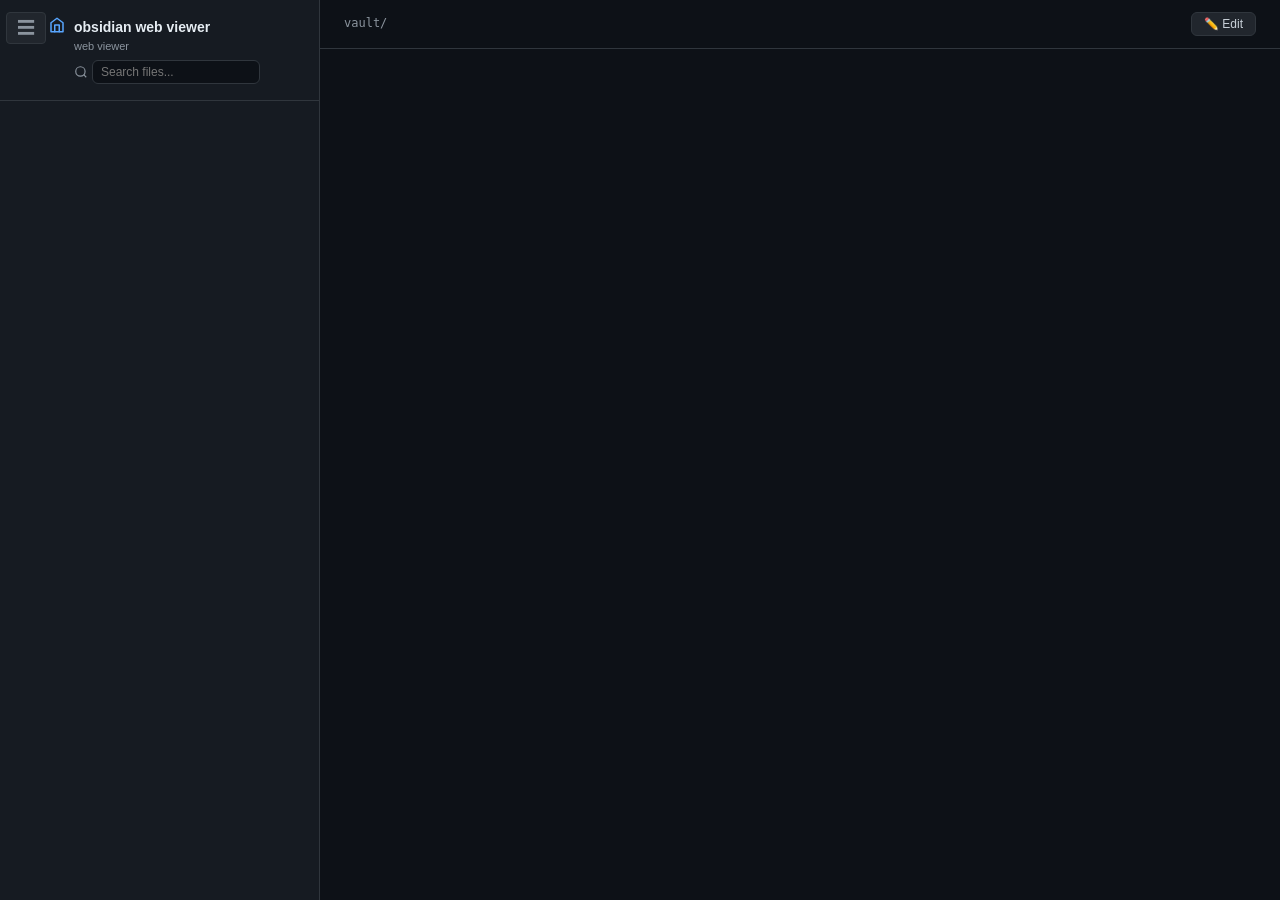
==== index.html @ 1fc64d12 "#9 vault path env var, pinned folder tree, file path in top-left - Add OBSIDIAN_VAULT_PATH env var f" ====
<!DOCTYPE html>
<html lang="ja">
<head>
<meta charset="utf-8">
<meta name="viewport" content="width=device-width, initial-scale=1">
<title>Obsidian Web Viewer</title>
<link rel="stylesheet" href="/static/style.css">
</head>
<body>

<!-- sidebar toggle -->
<div class="sidebar-toggle-wrap">
  <button class="sidebar-toggle" onclick="toggleSidebar()">☰</button>
</div>

<!-- sidebar -->
<div class="sidebar" id="sidebar">
  <div class="sidebar-header">
    <svg width="18" height="18" viewBox="0 0 24 24" fill="none" stroke="#58a6ff" stroke-width="2" stroke-linecap="round" stroke-linejoin="round"><path d="M12 3L20 9V21H4V9L12 3Z"/><path d="M9 21V12H15V21"/></svg>
    <div>
      <h2>obsidian web viewer</h2>
      <div class="vault-name">web viewer</div>
      <div class="vault-search-row">
        <svg width="14" height="14" viewBox="0 0 24 24" fill="none" stroke="#8b949e" stroke-width="2"><circle cx="11" cy="11" r="8"/><path d="M21 21L16.65 16.65"/></svg>
        <input type="text" placeholder="Search files..." oninput="searchFiles(this.value)">
      </div>
    </div>
  </div>
  <div class="pinned-section" id="pinned-section" style="display:none">
    <div class="tree-section-label">📌 Pinned</div>
    <div id="pinned-items"></div>
    <div class="pinned-divider"></div>
  </div>
  <div class="tree" id="file-tree"></div>
</div>

<!-- main content -->
<div class="main" id="main">
  <div class="top-bar">
    <span class="file-path" id="file-path">vault/</span>
    <div class="spacer"></div>
    <div class="actions">
      <button class="btn" id="edit-btn" onclick="toggleEdit()">✏️ Edit</button>
      <button class="btn btn-danger" id="delete-btn" onclick="deleteFile()" style="display:none">🗑 Delete</button>
    </div>
  </div>
  <div class="content" id="content">
    <div class="markdown-view" id="view-content"></div>
    <div class="hidden" id="edit-content">
      <div class="editor-header">
        <div class="filename" id="edit-filename"></div>
        <div class="path" id="edit-path"></div>
      </div>
      <textarea class="editor-textarea" id="editor"></textarea>
      <div style="margin-top:12px;display:flex;gap:8px">
        <button class="btn btn-primary" onclick="saveFile()">💾 Save</button>
        <button class="btn" onclick="toggleEdit()">Cancel</button>
      </div>
      <div class="edit-preview-section">
        <div class="tree-section-label" style="margin-top:16px">Preview</div>
        <div class="markdown-view edit-preview" id="edit-preview"></div>
      </div>
    </div>
  </div>
</div>

<script src="/static/script.js"></script>
</body>
</html>
---- static/style.css ----
/* ─── reset ─── */
*, *::before, *::after { box-sizing: border-box; margin: 0; padding: 0; }
body {
  font-family: -apple-system, BlinkMacSystemFont, "Segoe UI", "Noto Sans JP", sans-serif;
  background: #0d1117;
  color: #c9d1d9;
  line-height: 1.6;
  min-height: 100vh;
  display: flex;
}
.hidden { display: none !important; }

/* ─── sidebar collapse ─── */
.sidebar.collapsed {
  transform: translateX(-280px);
  min-width: 0;
  width: 0;
  overflow: hidden;
  border: none;
}
.sidebar-toggle {
  background: none;
  border: none;
  color: #8b949e;
  font-size: 18px;
  cursor: pointer;
  padding: 4px;
  line-height: 1;
  border-radius: 4px;
}
.sidebar-toggle:hover { color: #e6edf3; background: #1c2128; }
.sidebar-toggle-wrap {
  position: fixed;
  top: 12px;
  left: 6px;
  z-index: 60;
}
.sidebar-toggle-wrap .sidebar-toggle {
  background: #21262d;
  border: 1px solid #30363d;
  padding: 6px 10px;
}
.main.full { margin-left: -280px; }

/* ─── sidebar ─── */
.sidebar {
  width: 280px;
  min-width: 280px;
  background: #161b22;
  border-right: 1px solid #30363d;
  display: flex;
  flex-direction: column;
  height: 100vh;
  position: sticky;
  top: 0;
  overflow-y: auto;
}
.sidebar-header {
  padding: 16px 16px 16px 48px;
  border-bottom: 1px solid #30363d;
  display: flex;
  align-items: flex-start;
  gap: 8px;
}
.sidebar-header h2 {
  font-size: 14px;
  font-weight: 600;
  color: #e6edf3;
  border: none;
  margin: 0;
}
.sidebar-header .vault-name {
  font-size: 11px;
  color: #8b949e;
}
.vault-search-row {
  display: flex;
  align-items: center;
  gap: 4px;
  margin-top: 4px;
}
.vault-search-row input {
  flex: 1;
  background: #0d1117;
  border: 1px solid #30363d;
  border-radius: 6px;
  color: #c9d1d9;
  padding: 4px 8px;
  font-size: 12px;
}
.vault-search-row input:focus {
  outline: none;
  border-color: #58a6ff;
}

/* ─── tree ─── */
.tree {
  flex: 1;
  overflow-y: auto;
  padding: 8px 0;
  font-size: 13px;
}
.tree-item {
  display: flex;
  align-items: center;
  padding: 3px 16px 3px 24px;
  cursor: pointer;
  color: #c9d1d9;
  text-decoration: none;
  border-radius: 0;
  user-select: none;
}
.tree-item:hover { background: #1c2128; }
.tree-item.active { background: #1f6feb33; color: #58a6ff; }
.tree-item .icon {
  width: 16px;
  margin-right: 6px;
  text-align: center;
  font-size: 12px;
  flex-shrink: 0;
}
.tree-section-label {
  padding: 4px 16px;
  font-size: 11px;
  font-weight: 600;
  color: #8b949e;
  text-transform: uppercase;
  letter-spacing: 0.5px;
  margin-top: 8px;
}
.tree-children { padding-left: 20px; }
.tree-toggle {
  width: 16px;
  margin-right: 4px;
  font-size: 10px;
  color: #8b949e;
  transition: transform 0.15s;
  flex-shrink: 0;
  text-align: center;
}
.tree-toggle.collapsed { transform: rotate(-90deg); }

.pinned-divider {
  height: 1px;
  background: #21262d;
  margin: 4px 16px;
}
.tree-item-name {
  white-space: nowrap;
  overflow: hidden;
  text-overflow: ellipsis;
  min-width: 0;
  flex-shrink: 1;
}
.tree-icon {
  flex-shrink: 0;
  width: 16px;
  margin-right: 4px;
  text-align: center;
  font-size: 12px;
}
.tree-item .pin {
  margin-left: auto;
  font-size: 11px;
  color: #8b949e;
  opacity: 0.4;
  cursor: pointer;
  transition: opacity 0.15s;
  padding: 2px 4px;
  border-radius: 3px;
  user-select: none;
  flex-shrink: 0;
}
.tree-item:hover .pin { opacity: 1; }
.tree-item .pin:hover { background: #1c2128; }
.tree-item .pin.active { opacity: 1; color: #d29922; }
.tree-item .pin.active:hover { background: #2b1f0a; }

/* ─── main content ─── */
.main {
  flex: 1;
  display: flex;
  flex-direction: column;
  min-width: 0;
}
.top-bar {
  display: flex;
  align-items: center;
  gap: 12px;
  padding: 12px 24px;
  border-bottom: 1px solid #30363d;
  background: #0d1117;
  position: sticky;
  top: 0;
  z-index: 5;
}
.top-bar a {
  color: #8b949e;
  font-size: 13px;
  text-decoration: none;
}
.top-bar a:hover { color: #58a6ff; }
.top-bar .spacer { flex: 1; }
.top-bar .file-path {
  font-size: 12px;
  color: #8b949e;
  font-family: "SFMono-Regular", Consolas, monospace;
}
.top-bar .actions {
  display: flex;
  gap: 8px;
}
.top-bar .btn {
  background: #21262d;
  border: 1px solid #30363d;
  border-radius: 6px;
  color: #c9d1d9;
  padding: 4px 12px;
  font-size: 12px;
  cursor: pointer;
  text-decoration: none;
  font-family: inherit;
}
.top-bar .btn:hover { background: #30363d; }
.top-bar .btn-primary {
  background: #238636;
  border-color: #2ea043;
  color: #fff;
}
.top-bar .btn-primary:hover { background: #2ea043; }
.top-bar .btn-danger {
  background: #da3633;
  border-color: #f85149;
  color: #fff;
}
.top-bar .btn-danger:hover { background: #f85149; }

.content {
  flex: 1;
  padding: 24px;
  overflow-y: auto;
  max-width: 900px;
  margin: 0 auto;
  width: 100%;
}

/* ─── markdown view ─── */
.markdown-view h1 {
  font-size: 1.8em;
  border-bottom: 1px solid #30363d;
  padding-bottom: 0.3em;
  margin: 0 0 0.5em;
}
.markdown-view h2 {
  font-size: 1.5em;
  border-bottom: 1px solid #30363d;
  padding-bottom: 0.2em;
  margin: 1em 0 0.5em;
}
.markdown-view h3 { font-size: 1.25em; margin: 1em 0 0.5em; }
.markdown-view p { margin-bottom: 1em; }
.markdown-view ul, .markdown-view ol { margin: 0 0 1em; padding-left: 1.5em; }
.markdown-view li { margin-bottom: 0.25em; }
.markdown-view pre {
  background: #1f2428;
  border: 1px solid #30363d;
  border-radius: 6px;
  padding: 16px;
  overflow-x: auto;
  margin-bottom: 1em;
}
.markdown-view code {
  font-family: "SFMono-Regular", Consolas, "Liberation Mono", Menlo, monospace;
  font-size: 0.9em;
}
.markdown-view p > code, .markdown-view li > code {
  background: #1f2428;
  padding: 2px 6px;
  border-radius: 3px;
}
.markdown-view blockquote {
  border-left: 4px solid #30363d;
  padding-left: 16px;
  color: #8b949e;
  margin-bottom: 1em;
}
.markdown-view table {
  border-collapse: collapse;
  width: 100%;
  margin-bottom: 1em;
}
.markdown-view th, .markdown-view td {
  border: 1px solid #30363d;
  padding: 8px 12px;
  text-align: left;
}
.markdown-view th { background: #161b22; }
.markdown-view a { color: #58a6ff; }
.markdown-view a:hover { text-decoration: underline; }
.markdown-view .wikilink {
  color: #58a6ff;
  text-decoration: none;
  border-bottom: 1px dashed #58a6ff44;
}
.markdown-view .wikilink:hover { border-bottom-style: solid; }
.markdown-view .wikilink.missing {
  color: #8b949e;
  border-bottom-color: #8b949e44;
}

/* ─── editor ─── */
.editor-header {
  border-bottom: 1px solid #30363d;
  margin-bottom: 16px;
  padding-bottom: 12px;
}
.editor-header .filename {
  font-size: 14px;
  font-weight: 600;
  color: #e6edf3;
}
.editor-header .path {
  font-size: 12px;
  color: #8b949e;
}
.editor-textarea {
  width: 100%;
  min-height: 400px;
  background: #0d1117;
  border: 1px solid #30363d;
  border-radius: 6px;
  color: #c9d1d9;
  font-family: "SFMono-Regular", Consolas, monospace;
  font-size: 14px;
  padding: 16px;
  line-height: 1.7;
  resize: vertical;
}
.editor-textarea:focus {
  outline: none;
  border-color: #58a6ff;
}

/* ─── search results ─── */
.search-result {
  border: 1px solid #30363d;
  border-radius: 6px;
  margin-bottom: 12px;
  background: #161b22;
}
.search-result-header {
  padding: 10px 16px;
  background: #1c2128;
  border-bottom: 1px solid #30363d;
  border-radius: 6px 6px 0 0;
  display: flex;
  align-items: center;
  gap: 8px;
}
.search-result-header a {
  color: #58a6ff;
  font-size: 13px;
  font-weight: 600;
  text-decoration: none;
}
.search-result-header .count {
  color: #8b949e;
  font-size: 12px;
  margin-left: auto;
}
.search-result-lines {
  padding: 8px 16px;
}
.search-result-lines a {
  display: block;
  padding: 3px 8px;
  font-family: "SFMono-Regular", Consolas, monospace;
  font-size: 12px;
  color: #c9d1d9;
  text-decoration: none;
  border-radius: 3px;
}
.search-result-lines a:hover { background: #1c2128; }
.search-result-lines .lineno {
  color: #8b949e;
  margin-right: 12px;
  user-select: none;
}
.search-result-lines em {
  color: #f0883e;
  font-style: normal;
}

/* ─── scrollbar ─── */
::-webkit-scrollbar { width: 8px; }
::-webkit-scrollbar-track { background: #0d1117; }
::-webkit-scrollbar-thumb { background: #30363d; border-radius: 4px; }
::-webkit-scrollbar-thumb:hover { background: #484f58; }

/* ─── responsive ─── */
@media (max-width: 640px) {
  .sidebar { position: fixed; z-index: 50; width: 260px; min-width: 260px; left: 0; top: 0; height: 100vh; transition: transform 0.2s; }
  .sidebar.collapsed { transform: translateX(-260px); }
  .main.full { margin-left: 0; }
  .top-bar { padding: 8px 12px; flex-wrap: wrap; }
  .top-bar a { display: none; }
  .top-bar .file-path { font-size: 11px; width: 100%; }
  .content { padding: 12px; }
  .markdown-view h1 { font-size: 1.4em; }
  .markdown-view h2 { font-size: 1.25em; }
}
@media (min-width: 1200px) {
  .content { max-width: 960px; }
  .sidebar { width: 320px; min-width: 320px; }
}
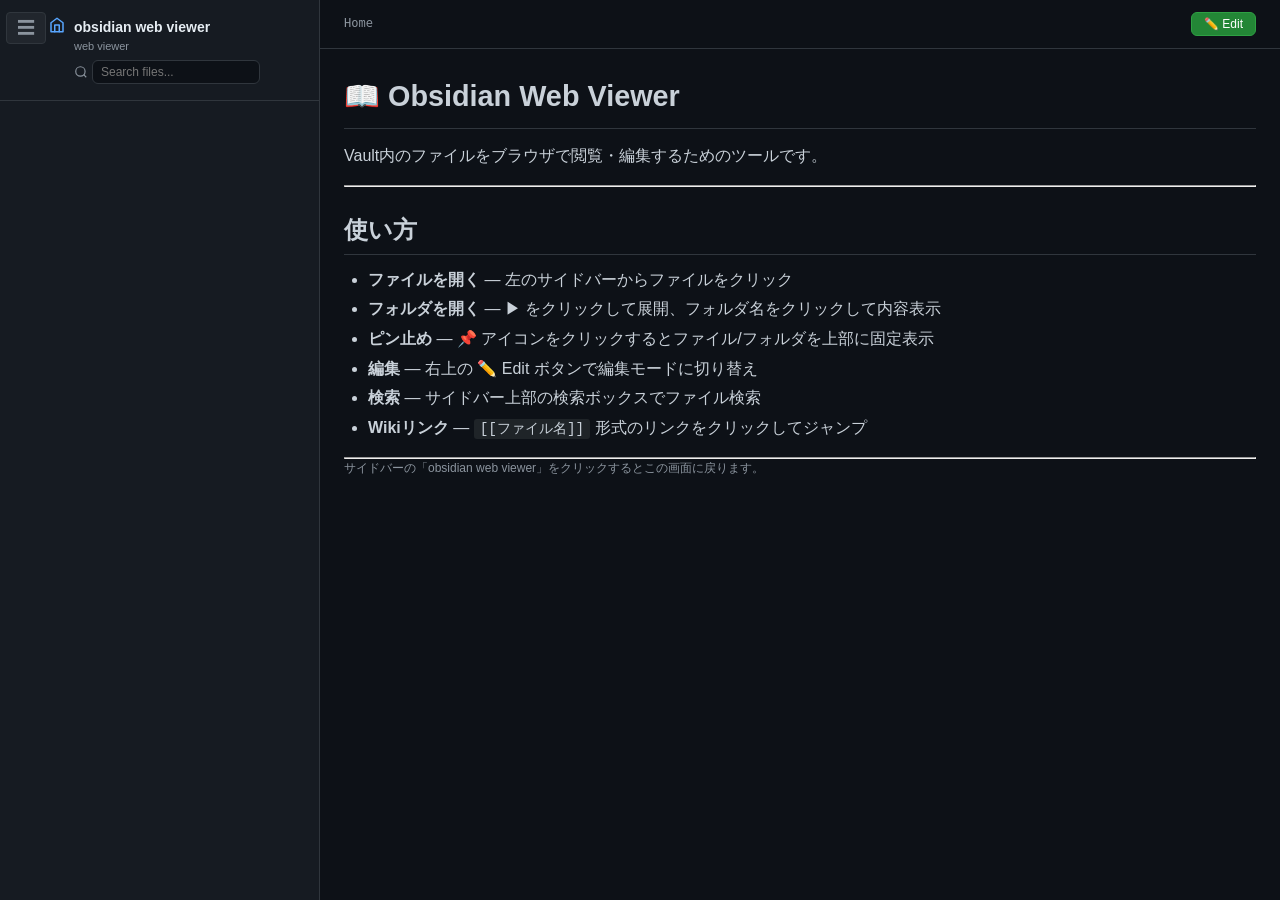
==== commit cba44fc6: "#9 Add Home screen with usage guide - Add navigateHome() function welcome/help screen - Show 'Home' " ====
--- a/index.html
+++ b/index.html
@@ -18,7 +18,7 @@
   <div class="sidebar-header">
     <svg width="18" height="18" viewBox="0 0 24 24" fill="none" stroke="#58a6ff" stroke-width="2" stroke-linecap="round" stroke-linejoin="round"><path d="M12 3L20 9V21H4V9L12 3Z"/><path d="M9 21V12H15V21"/></svg>
     <div>
-      <h2>obsidian web viewer</h2>
+      <h2 style="cursor:pointer" onclick="navigateHome()">obsidian web viewer</h2>
       <div class="vault-name">web viewer</div>
       <div class="vault-search-row">
         <svg width="14" height="14" viewBox="0 0 24 24" fill="none" stroke="#8b949e" stroke-width="2"><circle cx="11" cy="11" r="8"/><path d="M21 21L16.65 16.65"/></svg>
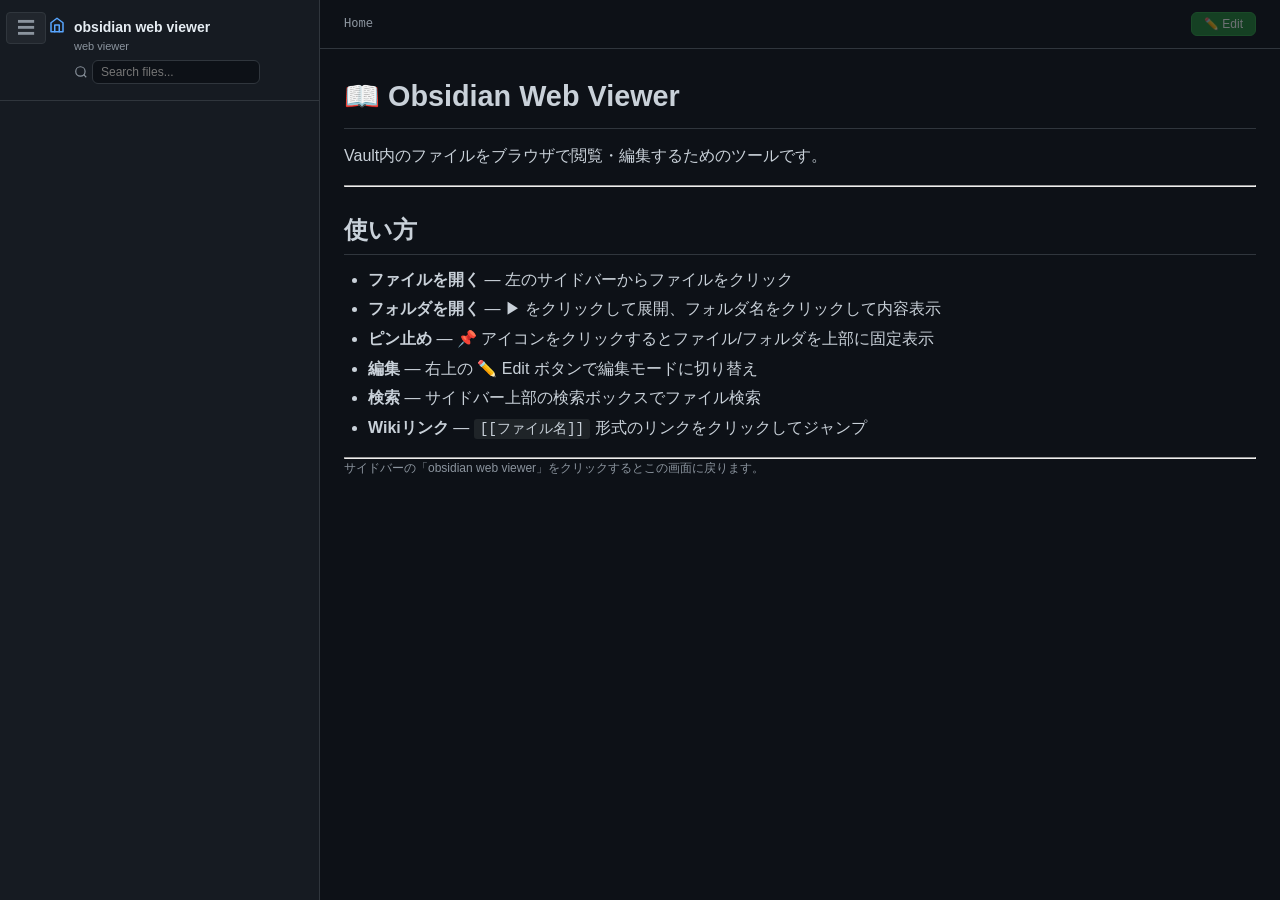
==== commit 5ae1e647: "#10 非md対応・インデント修正・Save/Cancel拡大・Preview/Editタブ・URL状態永続化 - app.py: 非.mdファイル(.txt,.json,.py等)をツリーに表示 -" ====
--- a/index.html
+++ b/index.html
@@ -51,14 +51,19 @@
         <div class="filename" id="edit-filename"></div>
         <div class="path" id="edit-path"></div>
       </div>
-      <textarea class="editor-textarea" id="editor"></textarea>
-      <div style="margin-top:12px;display:flex;gap:8px">
-        <button class="btn btn-primary" onclick="saveFile()">💾 Save</button>
-        <button class="btn" onclick="toggleEdit()">Cancel</button>
+      <div class="edit-tabs" id="edit-tabs" style="display:none">
+        <button class="tab-btn tab-active" id="edit-tab-btn" onclick="switchEditTab('edit')">✏️ Edit</button>
+        <button class="tab-btn" id="preview-tab-btn" onclick="switchEditTab('preview')">👁 Preview</button>
       </div>
-      <div class="edit-preview-section">
-        <div class="tree-section-label" style="margin-top:16px">Preview</div>
-        <div class="markdown-view edit-preview" id="edit-preview"></div>
+      <div id="editor-area">
+        <textarea class="editor-textarea" id="editor"></textarea>
+        <div class="edit-actions">
+          <button class="btn btn-primary btn-save" onclick="saveFile()">💾 Save</button>
+          <button class="btn btn-cancel" onclick="toggleEdit()">Cancel</button>
+        </div>
+      </div>
+      <div class="markdown-view edit-preview" id="edit-preview-area" style="display:none">
+        <div id="edit-preview"></div>
       </div>
     </div>
   </div>
--- a/static/style.css
+++ b/static/style.css
@@ -48,8 +48,6 @@
   min-width: 280px;
   background: #161b22;
   border-right: 1px solid #30363d;
-  display: flex;
-  flex-direction: column;
   height: 100vh;
   position: sticky;
   top: 0;
@@ -93,7 +91,11 @@
   border-color: #58a6ff;
 }
 
-/* ─── tree ─── */
+#edit-btn:disabled {
+  opacity: 0.4;
+  cursor: default;
+  pointer-events: none;
+}
 .tree {
   flex: 1;
   overflow-y: auto;
@@ -140,10 +142,31 @@
 }
 .tree-toggle.collapsed { transform: rotate(-90deg); }
 
+/* ─── pinned section ─── */
+#pinned-section {
+  margin: 0;
+  padding: 4px 0;
+  background: #2d333b;
+  border: 1px solid #444c56;
+  border-radius: 8px;
+}
+#pinned-section .tree-section-label {
+  padding: 4px 12px;
+  background: #262c36;
+  border-bottom: 1px solid #444c56;
+  border-radius: 8px 8px 0 0;
+}
+#pinned-section .tree-item {
+  padding: 2px 12px 2px 20px;
+}
+#pinned-section .tree-item:hover {
+  background: #353b45;
+}
+#pinned-section .tree-children {
+  padding-left: 16px;
+}
 .pinned-divider {
-  height: 1px;
-  background: #21262d;
-  margin: 4px 16px;
+  display: none;
 }
 .tree-item-name {
   white-space: nowrap;
@@ -163,7 +186,7 @@
   margin-left: auto;
   font-size: 11px;
   color: #8b949e;
-  opacity: 0.4;
+  opacity: 0;
   cursor: pointer;
   transition: opacity 0.15s;
   padding: 2px 4px;
@@ -171,10 +194,16 @@
   user-select: none;
   flex-shrink: 0;
 }
-.tree-item:hover .pin { opacity: 1; }
+.tree-item:hover .pin { opacity: 0.4; }
 .tree-item .pin:hover { background: #1c2128; }
 .tree-item .pin.active { opacity: 1; color: #d29922; }
 .tree-item .pin.active:hover { background: #2b1f0a; }
+
+/* Mobile: no hover so always show pin faint */
+@media (hover: none) {
+  .tree-item .pin { opacity: 0.4; }
+  .tree-item .pin.active { opacity: 1; color: #d29922; }
+}
 
 /* ─── main content ─── */
 .main {
@@ -339,6 +368,63 @@
 .editor-textarea:focus {
   outline: none;
   border-color: #58a6ff;
+}
+
+/* ─── edit tabs ─── */
+.edit-tabs {
+  display: flex;
+  gap: 0;
+  border-bottom: 1px solid #30363d;
+  margin-bottom: 16px;
+}
+.tab-btn {
+  background: none;
+  border: none;
+  border-bottom: 2px solid transparent;
+  color: #8b949e;
+  font-size: 13px;
+  font-weight: 500;
+  padding: 8px 16px;
+  cursor: pointer;
+  font-family: inherit;
+  margin-bottom: -1px;
+  transition: color 0.15s, border-color 0.15s;
+}
+.tab-btn:hover {
+  color: #e6edf3;
+  background: #1c2128;
+}
+.tab-btn.tab-active {
+  color: #e6edf3;
+  border-bottom-color: #f78166;
+}
+
+/* ─── edit actions (bigger save/cancel) ─── */
+.edit-actions {
+  margin-top: 16px;
+  display: flex;
+  gap: 8px;
+}
+.btn-save {
+  font-size: 14px !important;
+  padding: 8px 20px !important;
+}
+.btn-cancel {
+  font-size: 14px !important;
+  padding: 8px 20px !important;
+  background: #21262d;
+  border: 1px solid #30363d;
+  border-radius: 6px;
+  color: #c9d1d9;
+  cursor: pointer;
+  font-family: inherit;
+}
+.btn-cancel:hover {
+  background: #30363d;
+}
+
+.edit-preview {
+  padding: 0;
 }
 
 /* ─── search results ─── */
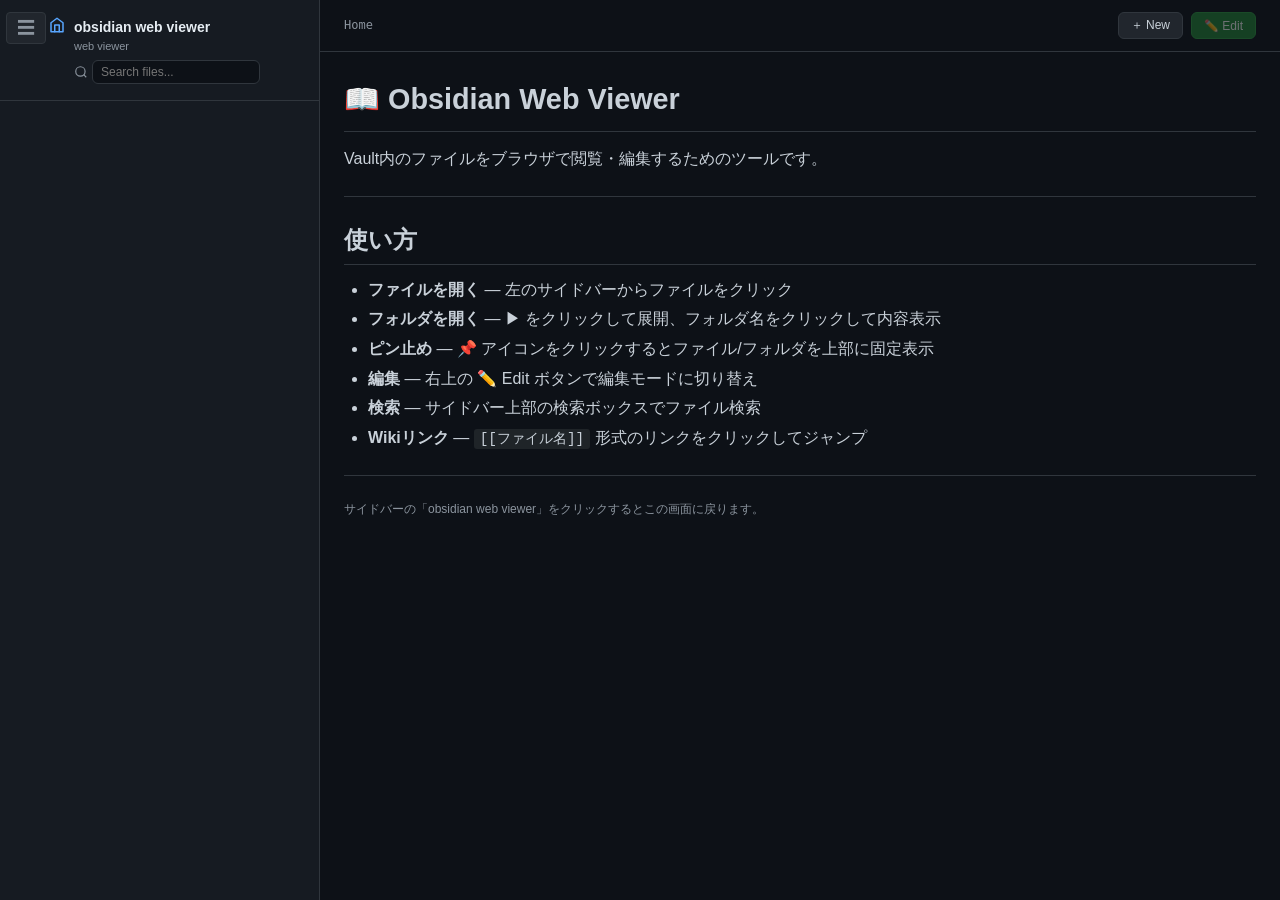
==== commit e193d479: "feat: add new file creation button to UI" ====
--- a/index.html
+++ b/index.html
@@ -4,6 +4,8 @@
 <meta charset="utf-8">
 <meta name="viewport" content="width=device-width, initial-scale=1">
 <title>Obsidian Web Viewer</title>
+<link rel="icon" type="image/svg+xml" href="/static/favicon.svg">
+<link rel="apple-touch-icon" sizes="180x180" href="/static/favicon-180.png">
 <link rel="stylesheet" href="/static/style.css">
 </head>
 <body>
@@ -40,6 +42,7 @@
     <span class="file-path" id="file-path">vault/</span>
     <div class="spacer"></div>
     <div class="actions">
+      <button class="btn" onclick="promptNewFile()">＋ New</button>
       <button class="btn" id="edit-btn" onclick="toggleEdit()">✏️ Edit</button>
       <button class="btn btn-danger" id="delete-btn" onclick="deleteFile()" style="display:none">🗑 Delete</button>
     </div>
--- a/static/style.css
+++ b/static/style.css
@@ -40,7 +40,8 @@
   border: 1px solid #30363d;
   padding: 6px 10px;
 }
-.main.full { margin-left: -280px; }
+.main.full { margin-left: 0; }
+.main.full .top-bar { padding-left: 48px; }
 
 /* ─── sidebar ─── */
 .sidebar {
@@ -287,6 +288,22 @@
   margin: 1em 0 0.5em;
 }
 .markdown-view h3 { font-size: 1.25em; margin: 1em 0 0.5em; }
+.markdown-view h4 { font-size: 1.1em; margin: 1em 0 0.5em; }
+.markdown-view h5 { font-size: 1em; margin: 1em 0 0.5em; color: #8b949e; }
+.markdown-view h6 { font-size: 0.9em; margin: 1em 0 0.5em; color: #8b949e; }
+.markdown-view hr {
+  border: none;
+  border-top: 1px solid #30363d;
+  margin: 1.5em 0;
+}
+.markdown-view blockquote {
+  border-left: 3px solid #a855f7;
+  margin: 0 0 1em;
+  padding: 0.3em 1em;
+  color: #c9d1d9;
+  background: #161b22;
+  border-radius: 0 4px 4px 0;
+}
 .markdown-view p { margin-bottom: 1em; }
 .markdown-view ul, .markdown-view ol { margin: 0 0 1em; padding-left: 1.5em; }
 .markdown-view li { margin-bottom: 0.25em; }
@@ -336,6 +353,23 @@
   color: #8b949e;
   border-bottom-color: #8b949e44;
 }
+.markdown-view table {
+  border-collapse: collapse;
+  margin-bottom: 1em;
+  width: 100%;
+}
+.markdown-view th, .markdown-view td {
+  border: 1px solid #30363d;
+  padding: 8px 12px;
+  text-align: left;
+}
+.markdown-view th {
+  background: #161b22;
+  font-weight: 600;
+}
+.markdown-view tr:nth-child(even) {
+  background: #161b2211;
+}
 
 /* ─── editor ─── */
 .editor-header {
@@ -488,6 +522,7 @@
   .sidebar { position: fixed; z-index: 50; width: 260px; min-width: 260px; left: 0; top: 0; height: 100vh; transition: transform 0.2s; }
   .sidebar.collapsed { transform: translateX(-260px); }
   .main.full { margin-left: 0; }
+  .main.full .top-bar { padding-left: 48px; }
   .top-bar { padding: 8px 12px; flex-wrap: wrap; }
   .top-bar a { display: none; }
   .top-bar .file-path { font-size: 11px; width: 100%; }
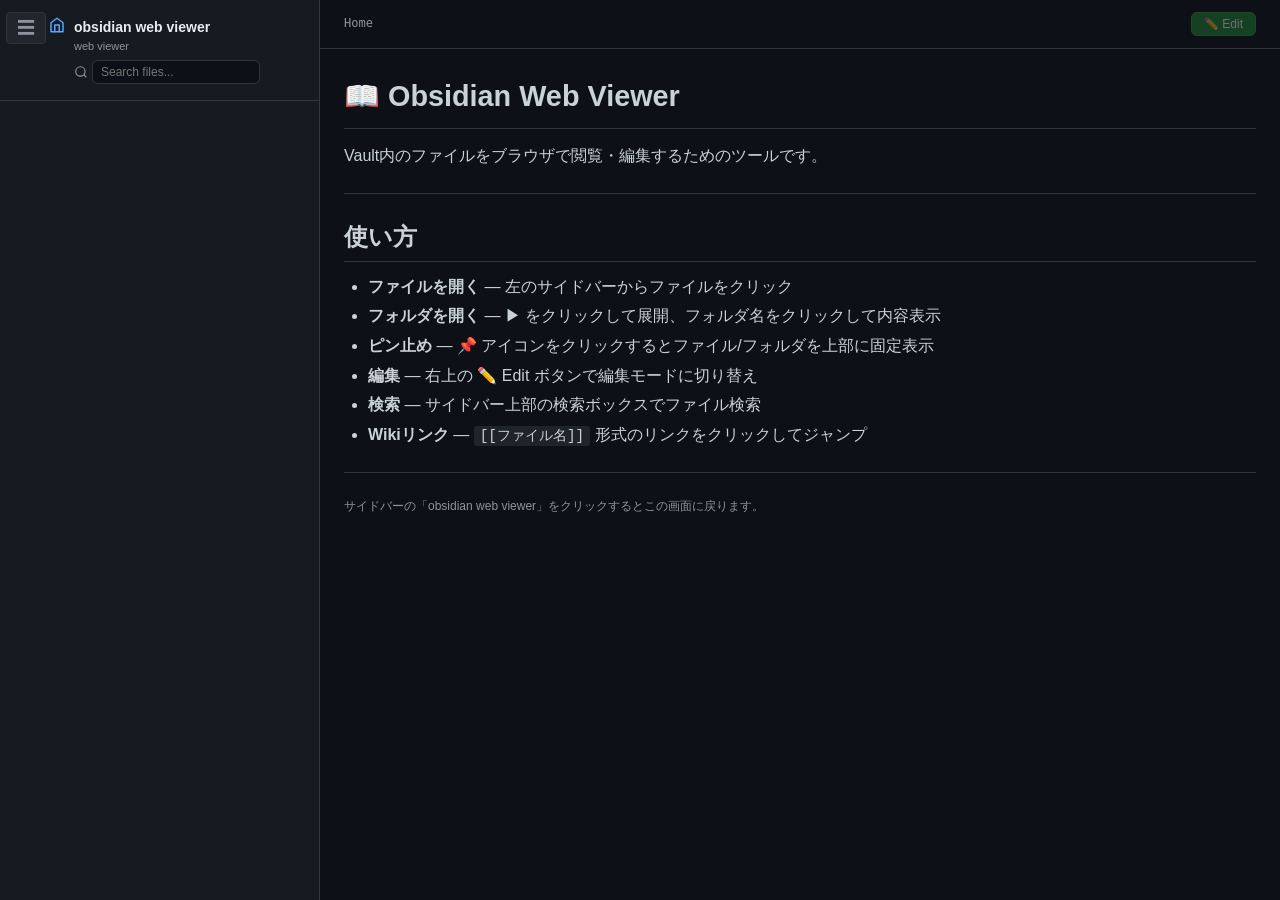
==== commit 7efe8e63: "Revert "feat: add new file creation button to UI (#14)" This reverts commit 17c3d15197d388f59b4236e4" ====
--- a/index.html
+++ b/index.html
@@ -42,7 +42,6 @@
     <span class="file-path" id="file-path">vault/</span>
     <div class="spacer"></div>
     <div class="actions">
-      <button class="btn" onclick="promptNewFile()">＋ New</button>
       <button class="btn" id="edit-btn" onclick="toggleEdit()">✏️ Edit</button>
       <button class="btn btn-danger" id="delete-btn" onclick="deleteFile()" style="display:none">🗑 Delete</button>
     </div>
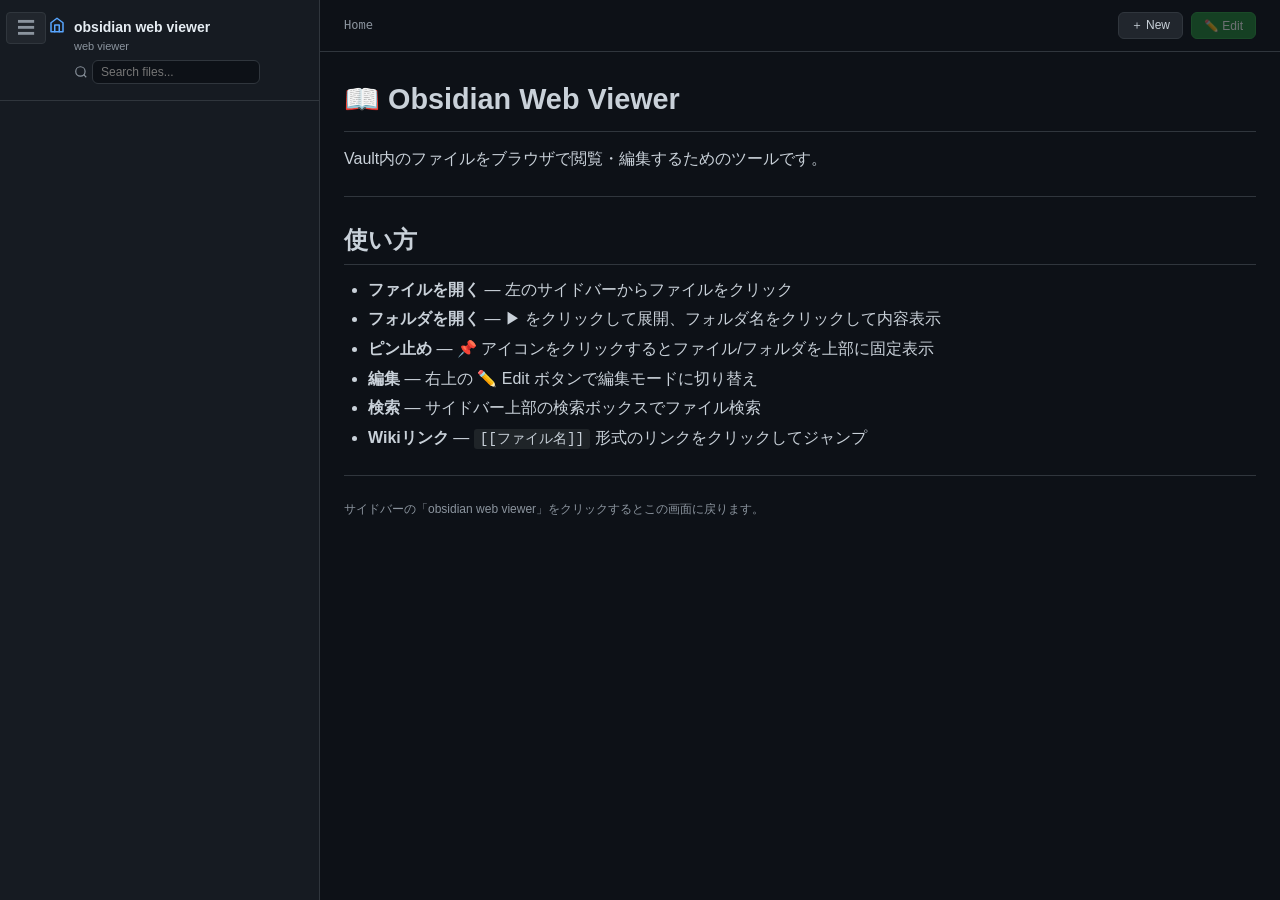
==== commit ba1466f2: "新規作成ページ: Previewタブ, /new URL, 余白調整, 表示位置修正" ====
--- a/index.html
+++ b/index.html
@@ -42,6 +42,7 @@
     <span class="file-path" id="file-path">vault/</span>
     <div class="spacer"></div>
     <div class="actions">
+      <button class="btn" onclick="promptNewFile()">＋ New</button>
       <button class="btn" id="edit-btn" onclick="toggleEdit()">✏️ Edit</button>
       <button class="btn btn-danger" id="delete-btn" onclick="deleteFile()" style="display:none">🗑 Delete</button>
     </div>
@@ -68,6 +69,29 @@
         <div id="edit-preview"></div>
       </div>
     </div>
+    <div class="hidden" id="newfile-content">
+      <div class="newfile-box">
+        <h2>📄 New File</h2>
+        <div class="newfile-field">
+          <label>Path</label>
+          <input type="text" id="newfile-path" placeholder="e.g. my-note.md or subfolder/new-note.md" autocomplete="off">
+        </div>
+        <div class="edit-tabs">
+          <button class="tab-btn tab-active" id="nfe-tab-edit" onclick="nfeSwitchTab('edit')">✏️ Edit</button>
+          <button class="tab-btn" id="nfe-tab-preview" onclick="nfeSwitchTab('preview')">👁 Preview</button>
+        </div>
+        <div id="nfe-editor-area">
+          <textarea id="newfile-editor" placeholder="Write your content..."></textarea>
+        </div>
+        <div class="markdown-view edit-preview hidden" id="nfe-preview-area">
+          <div id="nfe-preview"></div>
+        </div>
+        <div class="newfile-actions">
+          <button class="btn btn-primary btn-save" onclick="saveNewFile()">💾 Save</button>
+          <button class="btn btn-cancel" onclick="cancelNewFile()">Cancel</button>
+        </div>
+      </div>
+    </div>
   </div>
 </div>
 
--- a/static/style.css
+++ b/static/style.css
@@ -267,7 +267,7 @@
 
 .content {
   flex: 1;
-  padding: 24px;
+  padding: 24px 24px 48px;
   overflow-y: auto;
   max-width: 900px;
   margin: 0 auto;
@@ -534,3 +534,63 @@
   .content { max-width: 960px; }
   .sidebar { width: 320px; min-width: 320px; }
 }
+
+/* ─── new file page ─── */
+.newfile-box {
+  max-width: 700px;
+  margin: 0 auto;
+}
+.newfile-box h2 {
+  margin-bottom: 24px;
+}
+.newfile-field {
+  margin-bottom: 16px;
+}
+.newfile-field label {
+  display: block;
+  font-size: 12px;
+  font-weight: 600;
+  color: #8b949e;
+  margin-bottom: 6px;
+  text-transform: uppercase;
+  letter-spacing: 0.5px;
+}
+.newfile-field input {
+  width: 100%;
+  background: #0d1117;
+  border: 1px solid #30363d;
+  border-radius: 6px;
+  color: #c9d1d9;
+  font-family: "SFMono-Regular", Consolas, monospace;
+  font-size: 14px;
+  padding: 10px 12px;
+  box-sizing: border-box;
+}
+.newfile-field input:focus {
+  outline: none;
+  border-color: #58a6ff;
+}
+/* ponytail: reuse .edit-tabs / .tab-btn / .editor-textarea / .edit-preview from existing editor styles */
+#nfe-editor-area textarea {
+  width: 100%;
+  min-height: 350px;
+  background: #0d1117;
+  border: 1px solid #30363d;
+  border-radius: 6px;
+  color: #c9d1d9;
+  font-family: "SFMono-Regular", Consolas, monospace;
+  font-size: 14px;
+  padding: 12px;
+  line-height: 1.7;
+  resize: vertical;
+  box-sizing: border-box;
+}
+#nfe-editor-area textarea:focus {
+  outline: none;
+  border-color: #58a6ff;
+}
+.newfile-actions {
+  margin-top: 16px;
+  display: flex;
+  gap: 8px;
+}
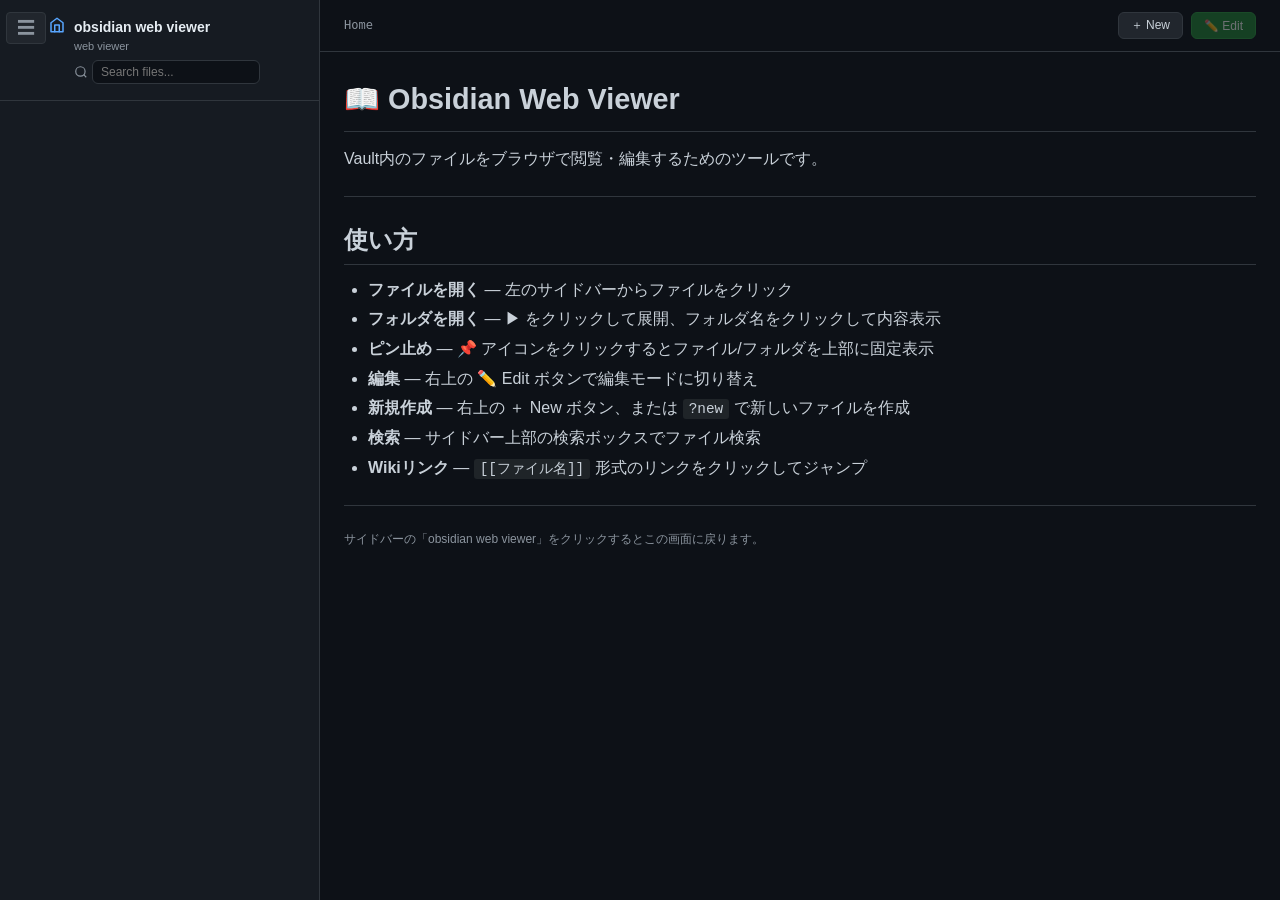
==== commit 6e6779b6: "fix: copy function, duplicate file warning, empty file creation - Add fallbackCopy() with document.e" ====
--- a/index.html
+++ b/index.html
@@ -36,6 +36,11 @@
   <div class="tree" id="file-tree"></div>
 </div>
 
+<!-- context menu -->
+<div class="context-menu hidden" id="context-menu">
+  <div class="context-menu-item" onclick="contextMenuNewFile()">📄 New File</div>
+</div>
+
 <!-- main content -->
 <div class="main" id="main">
   <div class="top-bar">
@@ -43,6 +48,7 @@
     <div class="spacer"></div>
     <div class="actions">
       <button class="btn" onclick="promptNewFile()">＋ New</button>
+      <button class="btn" id="copy-btn" onclick="copyFileContent()" style="display:none">📋 Copy</button>
       <button class="btn" id="edit-btn" onclick="toggleEdit()">✏️ Edit</button>
       <button class="btn btn-danger" id="delete-btn" onclick="deleteFile()" style="display:none">🗑 Delete</button>
     </div>
--- a/static/style.css
+++ b/static/style.css
@@ -318,6 +318,13 @@
 .markdown-view code {
   font-family: "SFMono-Regular", Consolas, "Liberation Mono", Menlo, monospace;
   font-size: 0.9em;
+}
+.markdown-view pre code {
+  background: none;
+  padding: 0;
+  border: none;
+  font-size: 0.85em;
+  line-height: 1.5;
 }
 .markdown-view p > code, .markdown-view li > code {
   background: #1f2428;
@@ -594,3 +601,26 @@
   display: flex;
   gap: 8px;
 }
+
+/* ─── context menu (right-click) ─── */
+.context-menu {
+  position: fixed;
+  background: #21262d;
+  border: 1px solid #30363d;
+  border-radius: 6px;
+  padding: 4px 0;
+  min-width: 160px;
+  z-index: 100;
+  box-shadow: 0 4px 12px rgba(0,0,0,0.4);
+}
+.context-menu-item {
+  padding: 8px 16px;
+  font-size: 13px;
+  color: #c9d1d9;
+  cursor: pointer;
+  user-select: none;
+}
+.context-menu-item:hover {
+  background: #1f6feb;
+  color: #fff;
+}
